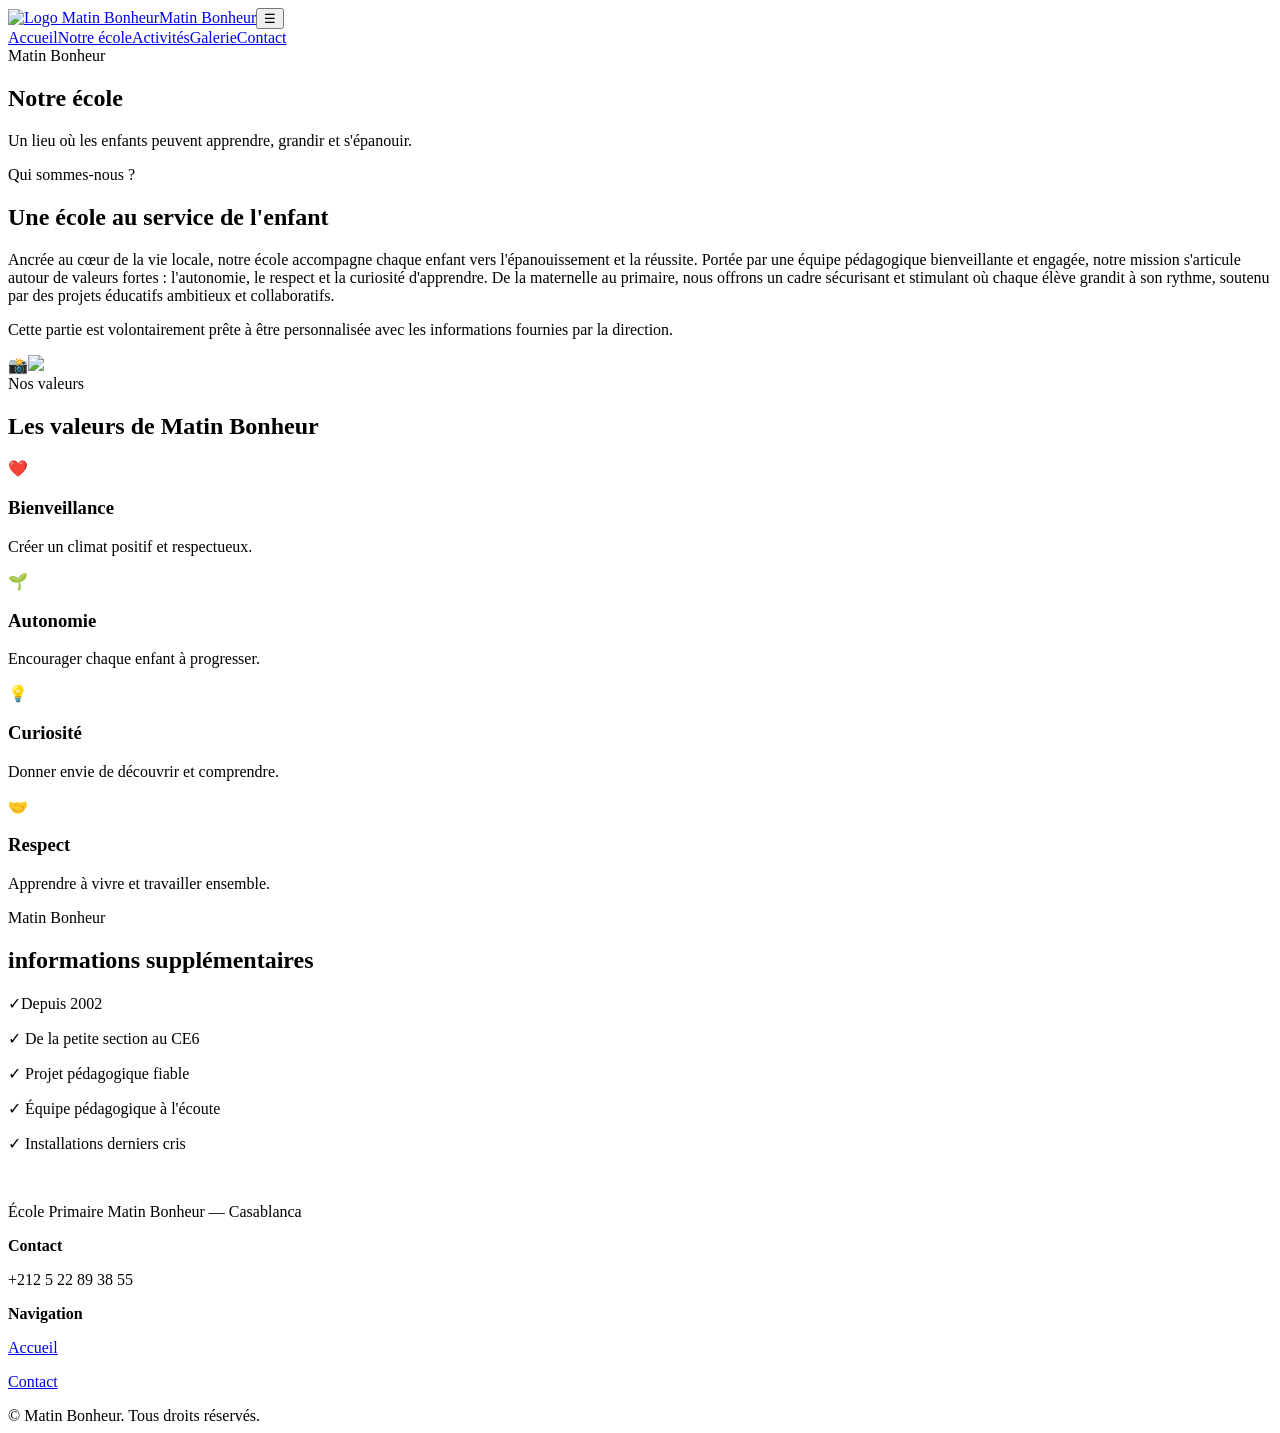
==== ecole.html @ 934f3d84 "Add files via upload" ====
<!DOCTYPE html>
<html lang="fr">
<head>
  <meta charset="UTF-8"><meta name="viewport" content="width=device-width, initial-scale=1.0">
  <meta name="description" content="Découvrez l'École Primaire Matin Bonheur à Casablanca.">
  <title>Notre école | Matin Bonheur</title>
  <link rel="preconnect" href="https://fonts.googleapis.com"><link rel="preconnect" href="https://fonts.gstatic.com" crossorigin>
  <link href="https://fonts.googleapis.com/css2?family=Baloo+2:wght@400;500;600;700&family=Nunito:wght@400;600;700;800&display=swap" rel="stylesheet">
  <link rel="stylesheet" href="css/style.css">
</head>
<body>
<header class="site-header"><a class="brand" href="index.html"><img src="images/logo.png" alt="Logo Matin Bonheur"><span>Matin Bonheur</span></a><button class="menu-toggle" aria-label="Ouvrir le menu">☰</button><nav class="nav"><a href="index.html">Accueil</a><a class="active" href="ecole.html">Notre école</a><a href="activites.html">Activités</a><a href="galerie.html">Galerie</a><a href="contact.html">Contact</a></nav></header>
<main>
<section class="page-hero"><span class="eyebrow">Matin Bonheur</span><h1>Notre école</h1><p>Un lieu où les enfants peuvent apprendre, grandir et s'épanouir.</p></section>
<section class="section"><div class="split"><div><span class="eyebrow">Qui sommes-nous ?</span><h2>Une école au service de l'enfant</h2><p>Ancrée au cœur de la vie locale, notre école accompagne chaque enfant vers l'épanouissement et la réussite. Portée par une équipe pédagogique bienveillante et engagée, notre mission s'articule autour de valeurs fortes : l'autonomie, le respect et la curiosité d'apprendre. De la maternelle au primaire, nous offrons un cadre sécurisant et stimulant où chaque élève grandit à son rythme, soutenu par des projets éducatifs ambitieux et collaboratifs.</p><p>Cette partie est volontairement prête à être personnalisée avec les informations fournies par la direction.</p></div><div class="placeholder-photo tall">📸<span><img src="galerie/photo1.png"></span></div></div></section>
<section class="section soft"><div class="section-heading"><span class="eyebrow">Nos valeurs</span><h2>Les valeurs de Matin Bonheur</h2></div><div class="cards cards-4"><article class="info-card"><div class="icon">❤️</div><h3>Bienveillance</h3><p>Créer un climat positif et respectueux.</p></article><article class="info-card"><div class="icon">🌱</div><h3>Autonomie</h3><p>Encourager chaque enfant à progresser.</p></article><article class="info-card"><div class="icon">💡</div><h3>Curiosité</h3><p>Donner envie de découvrir et comprendre.</p></article><article class="info-card"><div class="icon">🤝</div><h3>Respect</h3><p>Apprendre à vivre et travailler ensemble.</p></article></div></section>
<section class="section"><div class="section-heading"><span class="eyebrow">Matin Bonheur</span><h2>informations supplémentaires</h2></div><div class="checklist"><p>✓Depuis 2002</p><p>✓ De la petite section au CE6</p><p>✓ Projet pédagogique fiable</p><p>✓ Équipe pédagogique à l'écoute</p><p>✓ Installations derniers cris</p></div></section>
</main>
<footer class="footer"><div><img src="images/logo.png" alt="" class="footer-logo"><p>École Primaire Matin Bonheur — Casablanca</p></div><div><strong>Contact</strong><p>+212 5 22 89 38 55</p></div><div><strong>Navigation</strong><p><a href="index.html">Accueil</a></p><p><a href="contact.html">Contact</a></p></div></footer>
<div class="copyright">© <span id="year"></span> Matin Bonheur. Tous droits réservés.</div><script src="js/script.js"></script>
</body></html>
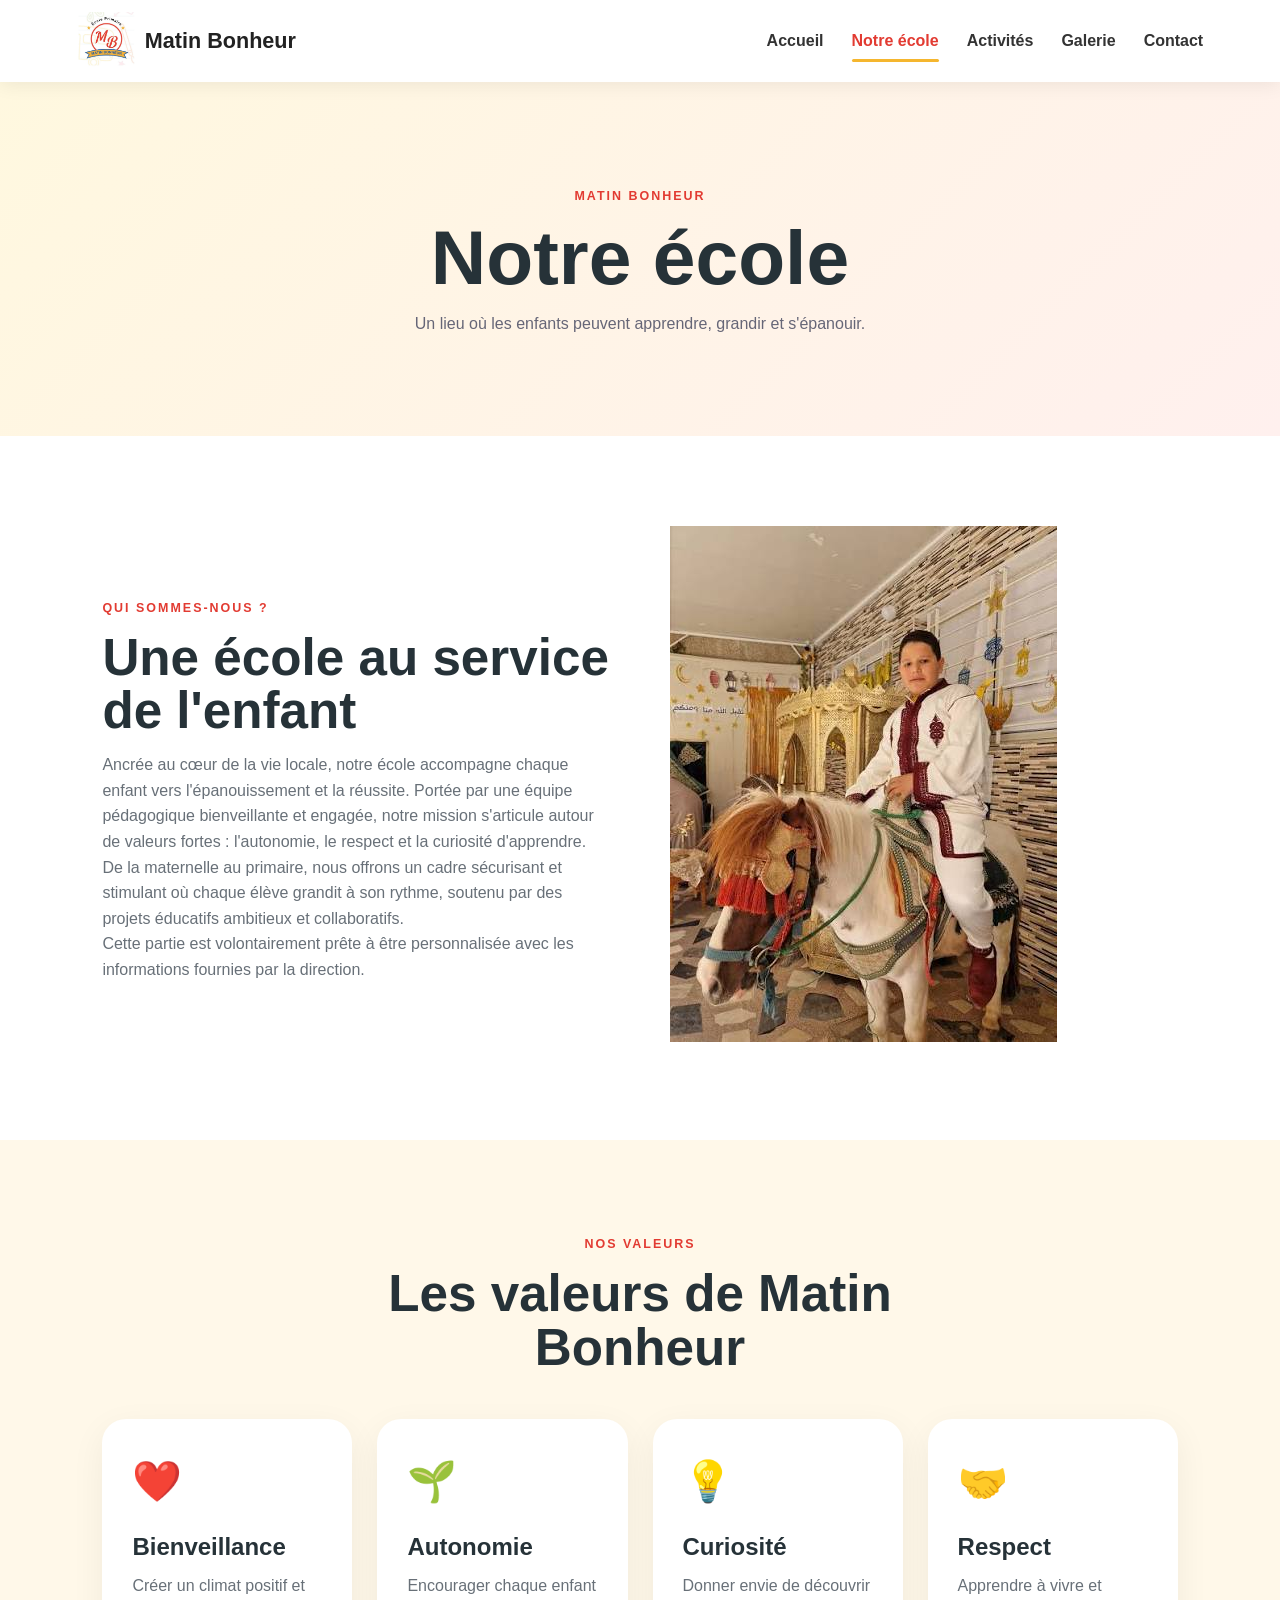
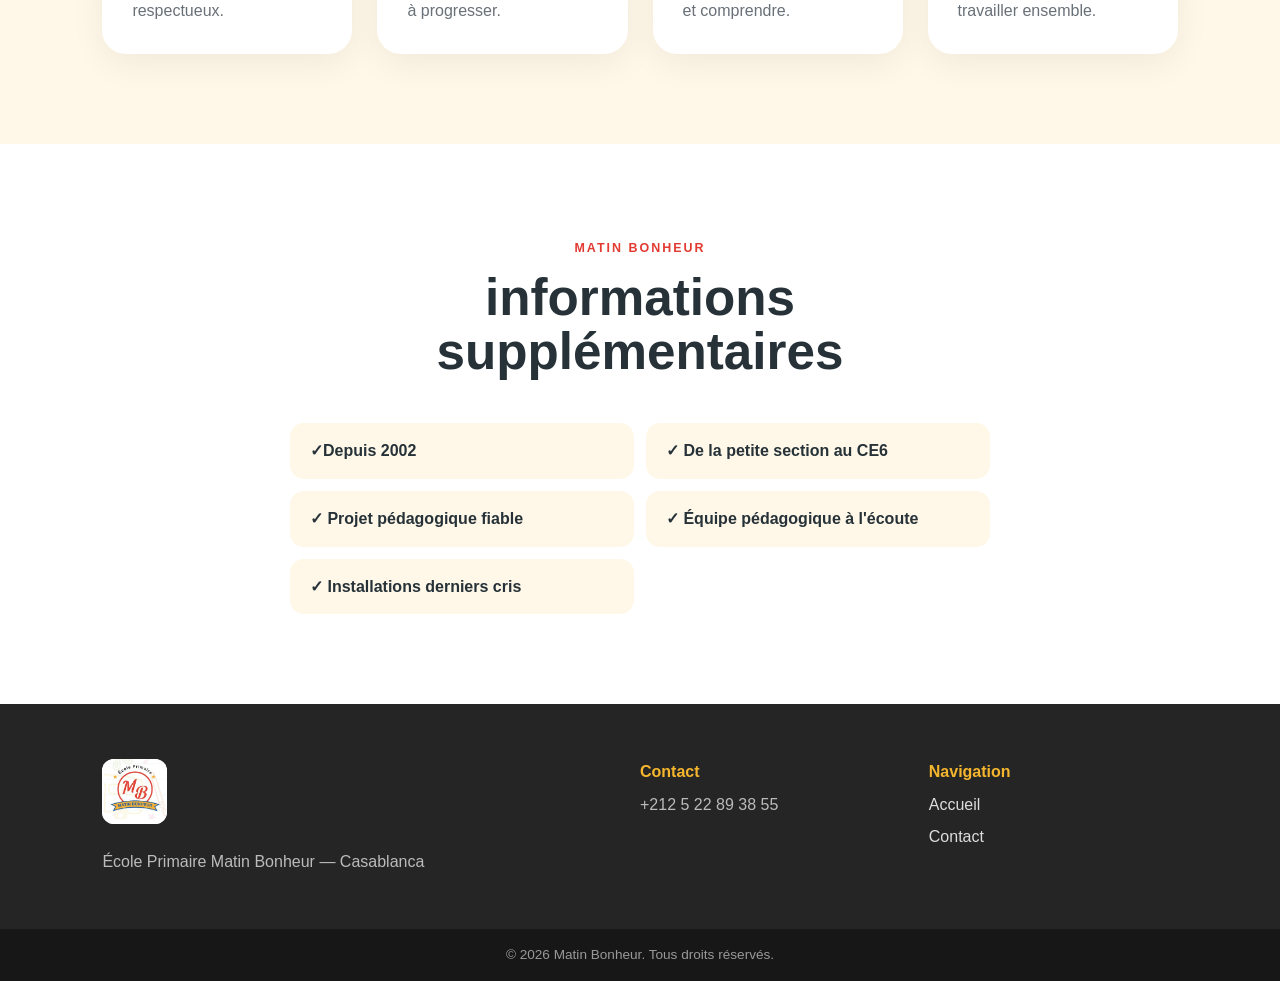
==== commit f7911cbd: "Modification de la page école" ====
--- a/ecole.html
+++ b/ecole.html
@@ -12,7 +12,7 @@
 <header class="site-header"><a class="brand" href="index.html"><img src="images/logo.png" alt="Logo Matin Bonheur"><span>Matin Bonheur</span></a><button class="menu-toggle" aria-label="Ouvrir le menu">☰</button><nav class="nav"><a href="index.html">Accueil</a><a class="active" href="ecole.html">Notre école</a><a href="activites.html">Activités</a><a href="galerie.html">Galerie</a><a href="contact.html">Contact</a></nav></header>
 <main>
 <section class="page-hero"><span class="eyebrow">Matin Bonheur</span><h1>Notre école</h1><p>Un lieu où les enfants peuvent apprendre, grandir et s'épanouir.</p></section>
-<section class="section"><div class="split"><div><span class="eyebrow">Qui sommes-nous ?</span><h2>Une école au service de l'enfant</h2><p>Ancrée au cœur de la vie locale, notre école accompagne chaque enfant vers l'épanouissement et la réussite. Portée par une équipe pédagogique bienveillante et engagée, notre mission s'articule autour de valeurs fortes : l'autonomie, le respect et la curiosité d'apprendre. De la maternelle au primaire, nous offrons un cadre sécurisant et stimulant où chaque élève grandit à son rythme, soutenu par des projets éducatifs ambitieux et collaboratifs.</p><p>Cette partie est volontairement prête à être personnalisée avec les informations fournies par la direction.</p></div><div class="placeholder-photo tall">📸<span><img src="galerie/photo1.png"></span></div></div></section>
+<section class="section"><div class="split"><div><span class="eyebrow">Qui sommes-nous ?</span><h2>Une école au service de l'enfant</h2><p>Ancrée au cœur de la vie locale, notre école accompagne chaque enfant vers l'épanouissement et la réussite. Portée par une équipe pédagogique bienveillante et engagée, notre mission s'articule autour de valeurs fortes : l'autonomie, le respect et la curiosité d'apprendre. De la maternelle au primaire, nous offrons un cadre sécurisant et stimulant où chaque élève grandit à son rythme, soutenu par des projets éducatifs ambitieux et collaboratifs.</p><p>Cette partie est volontairement prête à être personnalisée avec les informations fournies par la direction.</p></div><span><img src="images/galerie/photo3.png"</div></div></section>
 <section class="section soft"><div class="section-heading"><span class="eyebrow">Nos valeurs</span><h2>Les valeurs de Matin Bonheur</h2></div><div class="cards cards-4"><article class="info-card"><div class="icon">❤️</div><h3>Bienveillance</h3><p>Créer un climat positif et respectueux.</p></article><article class="info-card"><div class="icon">🌱</div><h3>Autonomie</h3><p>Encourager chaque enfant à progresser.</p></article><article class="info-card"><div class="icon">💡</div><h3>Curiosité</h3><p>Donner envie de découvrir et comprendre.</p></article><article class="info-card"><div class="icon">🤝</div><h3>Respect</h3><p>Apprendre à vivre et travailler ensemble.</p></article></div></section>
 <section class="section"><div class="section-heading"><span class="eyebrow">Matin Bonheur</span><h2>informations supplémentaires</h2></div><div class="checklist"><p>✓Depuis 2002</p><p>✓ De la petite section au CE6</p><p>✓ Projet pédagogique fiable</p><p>✓ Équipe pédagogique à l'écoute</p><p>✓ Installations derniers cris</p></div></section>
 </main>
--- a/css/style.css
+++ b/css/style.css
@@ -0,0 +1,18 @@
+*{box-sizing:border-box;margin:0;padding:0}html{scroll-behavior:smooth}body{font-family:'Nunito',sans-serif;color:#263238;background:#fff;line-height:1.6}.site-header{height:82px;padding:10px 6%;display:flex;align-items:center;justify-content:space-between;background:#fff;position:sticky;top:0;z-index:100;box-shadow:0 3px 18px rgba(0,0,0,.07)}.brand{display:flex;align-items:center;gap:10px;text-decoration:none;color:#222;font-family:'Baloo 2',sans-serif;font-size:1.35rem;font-weight:700}.brand img{width:58px;height:58px;object-fit:contain}.nav{display:flex;gap:28px}.nav a{color:#333;text-decoration:none;font-weight:800;position:relative}.nav a:hover,.nav a.active{color:#e23b32}.nav a.active:after{content:'';position:absolute;height:3px;background:#f5b62e;left:0;right:0;bottom:-8px;border-radius:20px}.menu-toggle{display:none;border:0;background:none;font-size:1.8rem}.hero{min-height:620px;padding:80px 8%;display:grid;grid-template-columns:1.25fr .75fr;gap:50px;align-items:center;background:linear-gradient(135deg,#fff8df,#fff 55%,#fff0ee)}.hero-content{max-width:720px}.eyebrow{display:inline-block;text-transform:uppercase;letter-spacing:2px;font-size:.78rem;font-weight:900;color:#e23b32;margin-bottom:12px}.hero h1{font-family:'Baloo 2',sans-serif;font-size:clamp(3rem,6vw,5.5rem);line-height:.98;margin-bottom:25px;color:#202124}.hero h1 span{color:#e23b32}.hero p{font-size:1.15rem;max-width:650px;margin-bottom:30px;color:#5b6268}.hero-actions{display:flex;gap:14px;flex-wrap:wrap}.btn{display:inline-block;padding:13px 23px;border-radius:50px;text-decoration:none;font-weight:900;border:0;cursor:pointer;font-family:inherit}.btn-primary{background:#e23b32;color:#fff}.btn-primary:hover{background:#c92e27}.btn-light{background:#fff;color:#333;box-shadow:0 5px 20px rgba(0,0,0,.1)}.btn-dark{background:#222;color:#fff}.hero-card{background:#fff;padding:45px;border-radius:35px;box-shadow:0 20px 60px rgba(0,0,0,.12);text-align:center;border-top:8px solid #f5b62e}.hero-card .sun{font-size:5rem;margin-bottom:10px}.hero-card h2{font-family:'Baloo 2',sans-serif;font-size:2rem;color:#e23b32}.section{padding:90px 8%}.section.soft{background:#fff8e9}.section-heading{text-align:center;max-width:720px;margin:0 auto 45px}.section-heading h2,.split h2{font-family:'Baloo 2',sans-serif;font-size:clamp(2rem,4vw,3.2rem);line-height:1.05;margin-bottom:14px}.section-heading p,.split p{color:#687078}.cards{display:grid;gap:25px}.cards-3{grid-template-columns:repeat(3,1fr)}.cards-4{grid-template-columns:repeat(4,1fr)}.info-card,.activity-card{background:#fff;border-radius:24px;padding:30px;box-shadow:0 10px 35px rgba(0,0,0,.06)}.info-card .icon{font-size:2.5rem;margin-bottom:15px}.info-card h3,.activity-card h3{font-family:'Baloo 2',sans-serif;font-size:1.5rem;margin-bottom:6px}.info-card p,.activity-card p{color:#687078}.split{display:grid;grid-template-columns:1fr 1fr;gap:60px;align-items:center}.text-link{display:inline-block;color:#e23b32;font-weight:900;text-decoration:none;margin-top:15px}.placeholder-photo{min-height:320px;background:linear-gradient(135deg,#fff,#fff2d1);border:3px dashed #f0c85b;border-radius:30px;display:flex;align-items:center;justify-content:center;flex-direction:column;font-size:4rem;color:#d49c20}.placeholder-photo span{font-size:.95rem;font-weight:800;margin-top:8px;color:#8c7a50}.placeholder-photo.tall{min-height:420px}.placeholder-photo.small{min-height:180px;border:0;font-size:3rem;border-radius:20px;margin-bottom:18px}.cta{margin:50px 8% 90px;padding:45px 55px;border-radius:30px;background:#f5b62e;display:flex;align-items:center;justify-content:space-between;gap:25px}.cta h2{font-family:'Baloo 2',sans-serif;font-size:2.2rem;line-height:1.1}.cta p{margin-top:5px}.footer{padding:55px 8%;background:#252525;color:#eee;display:grid;grid-template-columns:2fr 1fr 1fr;gap:40px}.footer-logo{width:65px;height:65px;object-fit:contain;background:#fff;border-radius:12px;margin-bottom:10px}.footer strong{color:#f5b62e}.footer p{color:#bbb;margin-top:7px}.footer a{color:#ddd;text-decoration:none}.copyright{text-align:center;background:#171717;color:#999;padding:15px;font-size:.85rem}.page-hero{padding:100px 8%;text-align:center;background:linear-gradient(135deg,#fff8df,#fff0ee)}.page-hero h1{font-family:'Baloo 2',sans-serif;font-size:clamp(3rem,6vw,5rem);line-height:1}.page-hero p{margin-top:15px;color:#667}.checklist{max-width:700px;margin:auto;display:grid;grid-template-columns:1fr 1fr;gap:12px}.checklist p{padding:15px 20px;background:#fff8e9;border-radius:14px;font-weight:800}.gallery-grid{display:grid;grid-template-columns:repeat(3,1fr);gap:20px}.gallery-item{min-height:250px}.contact-grid{display:grid;grid-template-columns:1fr 1fr;gap:60px;align-items:start}.contact-info h2{font-family:'Baloo 2',sans-serif;font-size:2.5rem;margin-bottom:30px}.contact-line{display:flex;gap:18px;margin-bottom:24px}.contact-line>span{font-size:1.7rem}.contact-line strong{display:block}.contact-line p{color:#687078}.contact-line a{color:#e23b32;font-weight:800}.contact-form{display:flex;flex-direction:column;gap:9px;padding:35px;background:#fff;border-radius:25px;box-shadow:0 10px 40px rgba(0,0,0,.08)}.contact-form input,.contact-form textarea{font:inherit;border:2px solid #eee;border-radius:12px;padding:13px;margin-bottom:12px;outline:none}.contact-form input:focus,.contact-form textarea:focus{border-color:#f5b62e}.form-note{font-size:.8rem;color:#888}.map-placeholder{text-align:center;padding:70px;background:#eee8d7;border-radius:25px}.map-placeholder span{font-size:3rem}.map-placeholder h2{font-family:'Baloo 2',sans-serif;font-size:2rem}.map-placeholder p{color:#666;max-width:600px;margin:8px auto 0}@media(max-width:850px){.nav{display:none;position:absolute;top:82px;left:0;right:0;background:#fff;flex-direction:column;padding:25px 8%;box-shadow:0 15px 25px rgba(0,0,0,.08)}.nav.open{display:flex}.menu-toggle{display:block}.hero,.split,.contact-grid{grid-template-columns:1fr}.hero{padding-top:55px}.cards-3,.cards-4{grid-template-columns:1fr 1fr}.gallery-grid{grid-template-columns:1fr 1fr}.footer{grid-template-columns:1fr 1fr}.cta{margin-bottom:60px;flex-direction:column;align-items:flex-start}}@media(max-width:550px){.site-header{padding:10px 5%}.brand span{font-size:1.1rem}.hero,.section,.page-hero{padding-left:5%;padding-right:5%}.hero h1{font-size:3.2rem}.cards-3,.cards-4,.gallery-grid,.checklist,.footer{grid-template-columns:1fr}.cta{margin-left:5%;margin-right:5%;padding:35px 25px}.footer{gap:25px}.hero-card{padding:30px 20px}}
+.gallery-item {
+    height: 280px;
+    overflow: hidden;
+    border-radius: 20px;
+}
+
+.gallery-item img {
+    width: 100%;
+    height: 100%;
+    object-fit: cover;
+    display: block;
+    transition: transform 0.3s ease;
+}
+
+.gallery-item:hover img {
+    transform: scale(1.05);
+}
